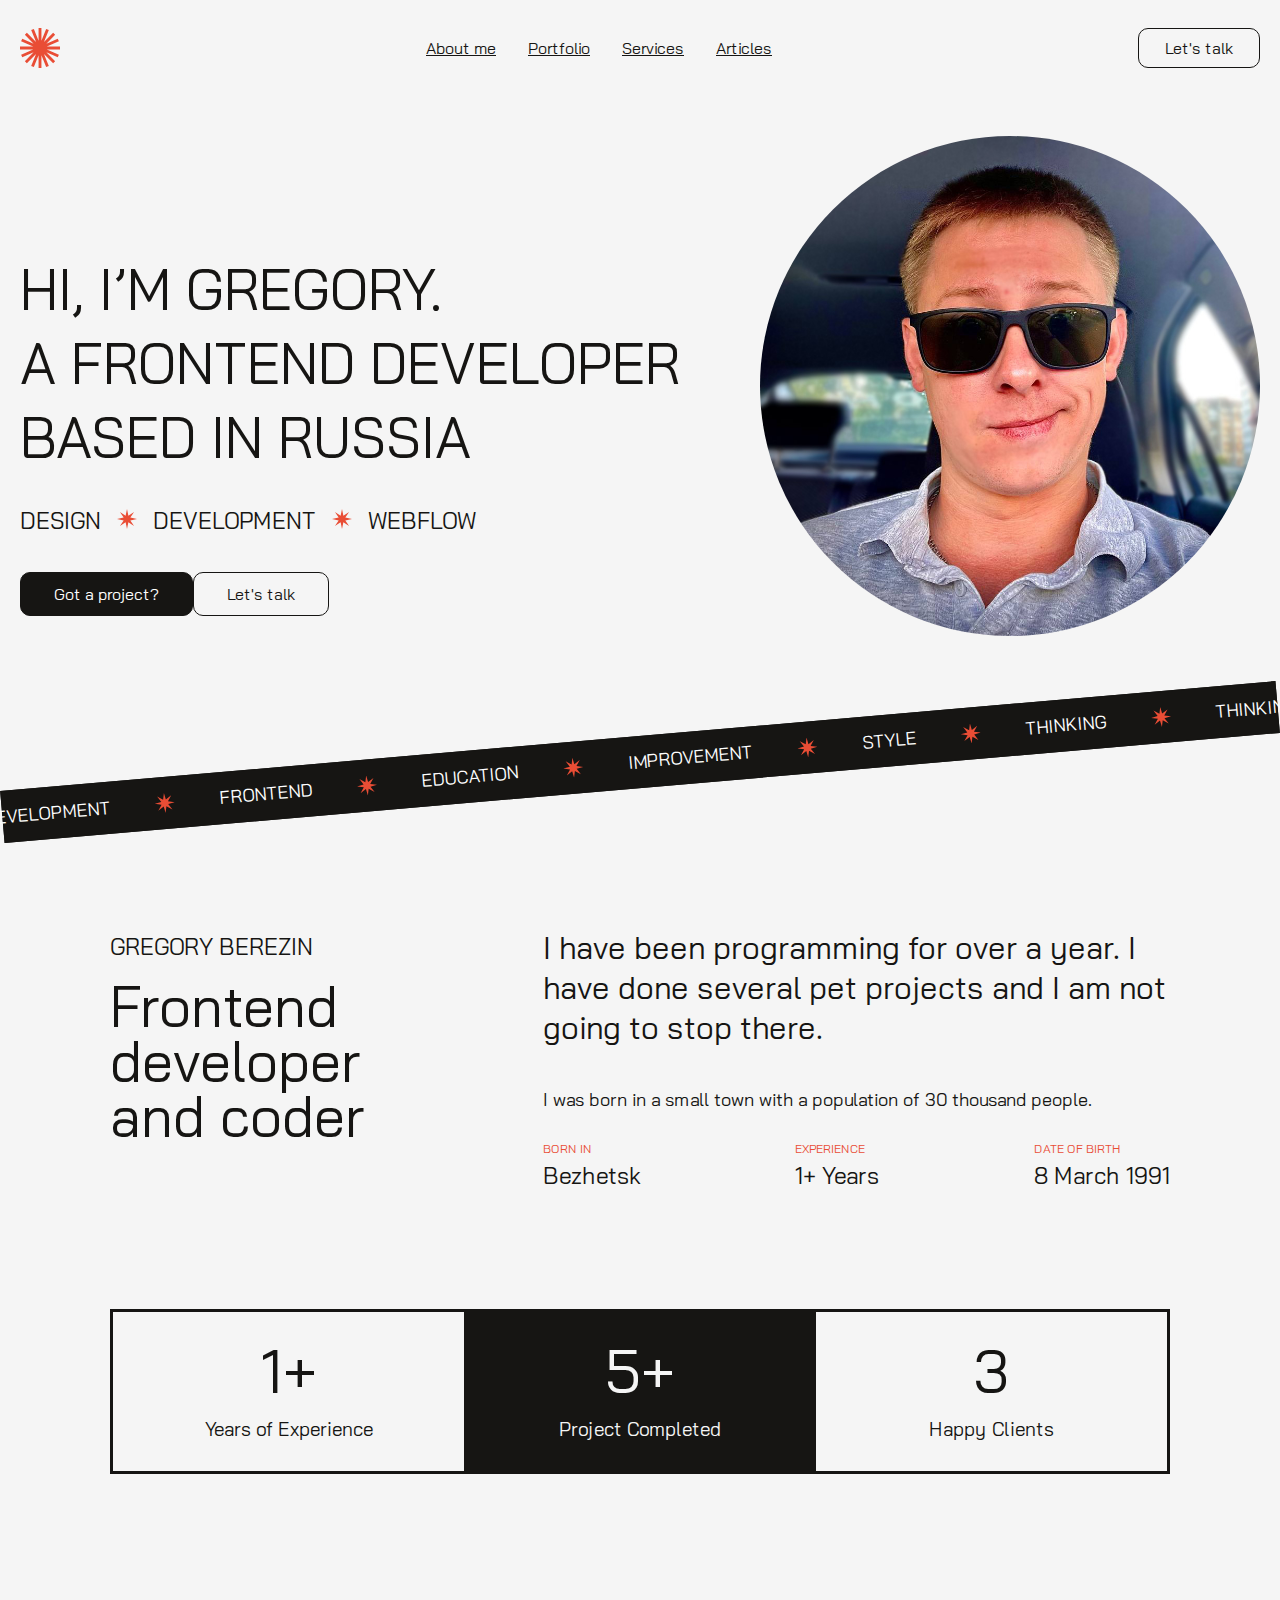
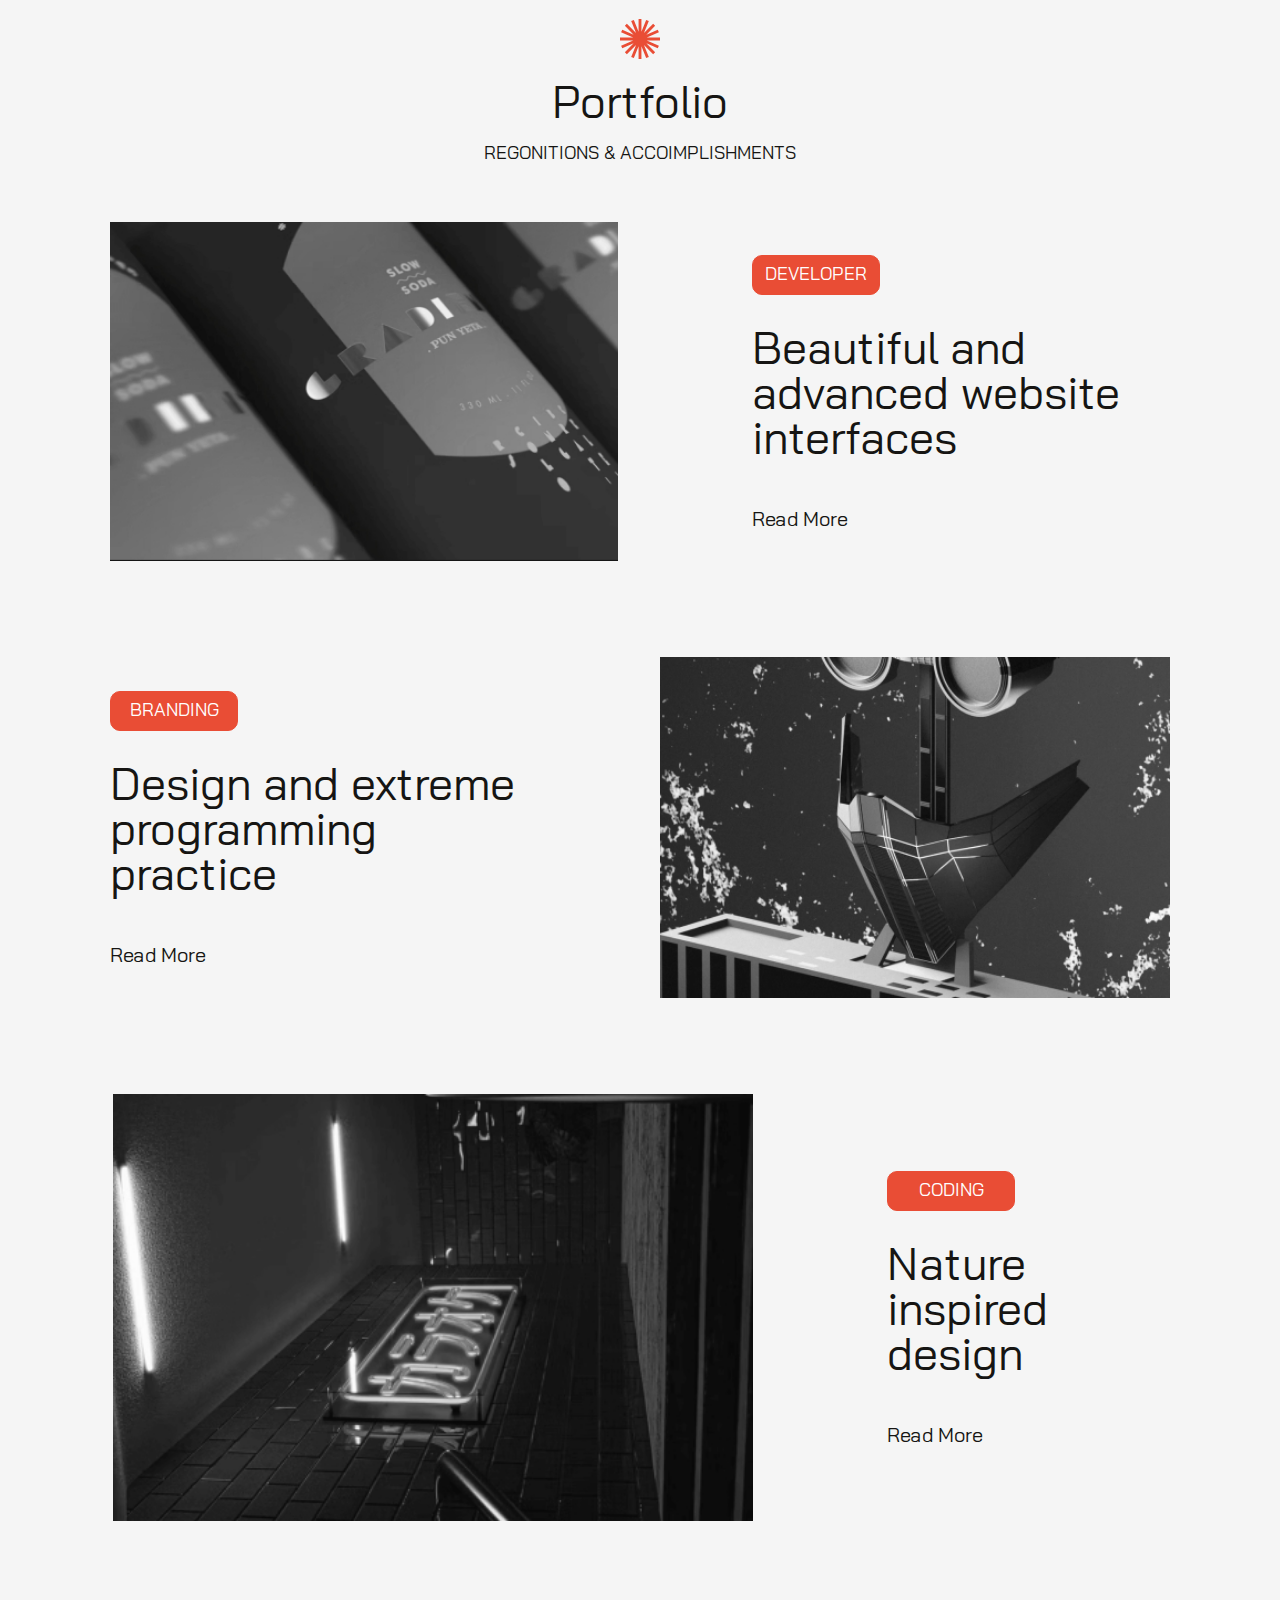
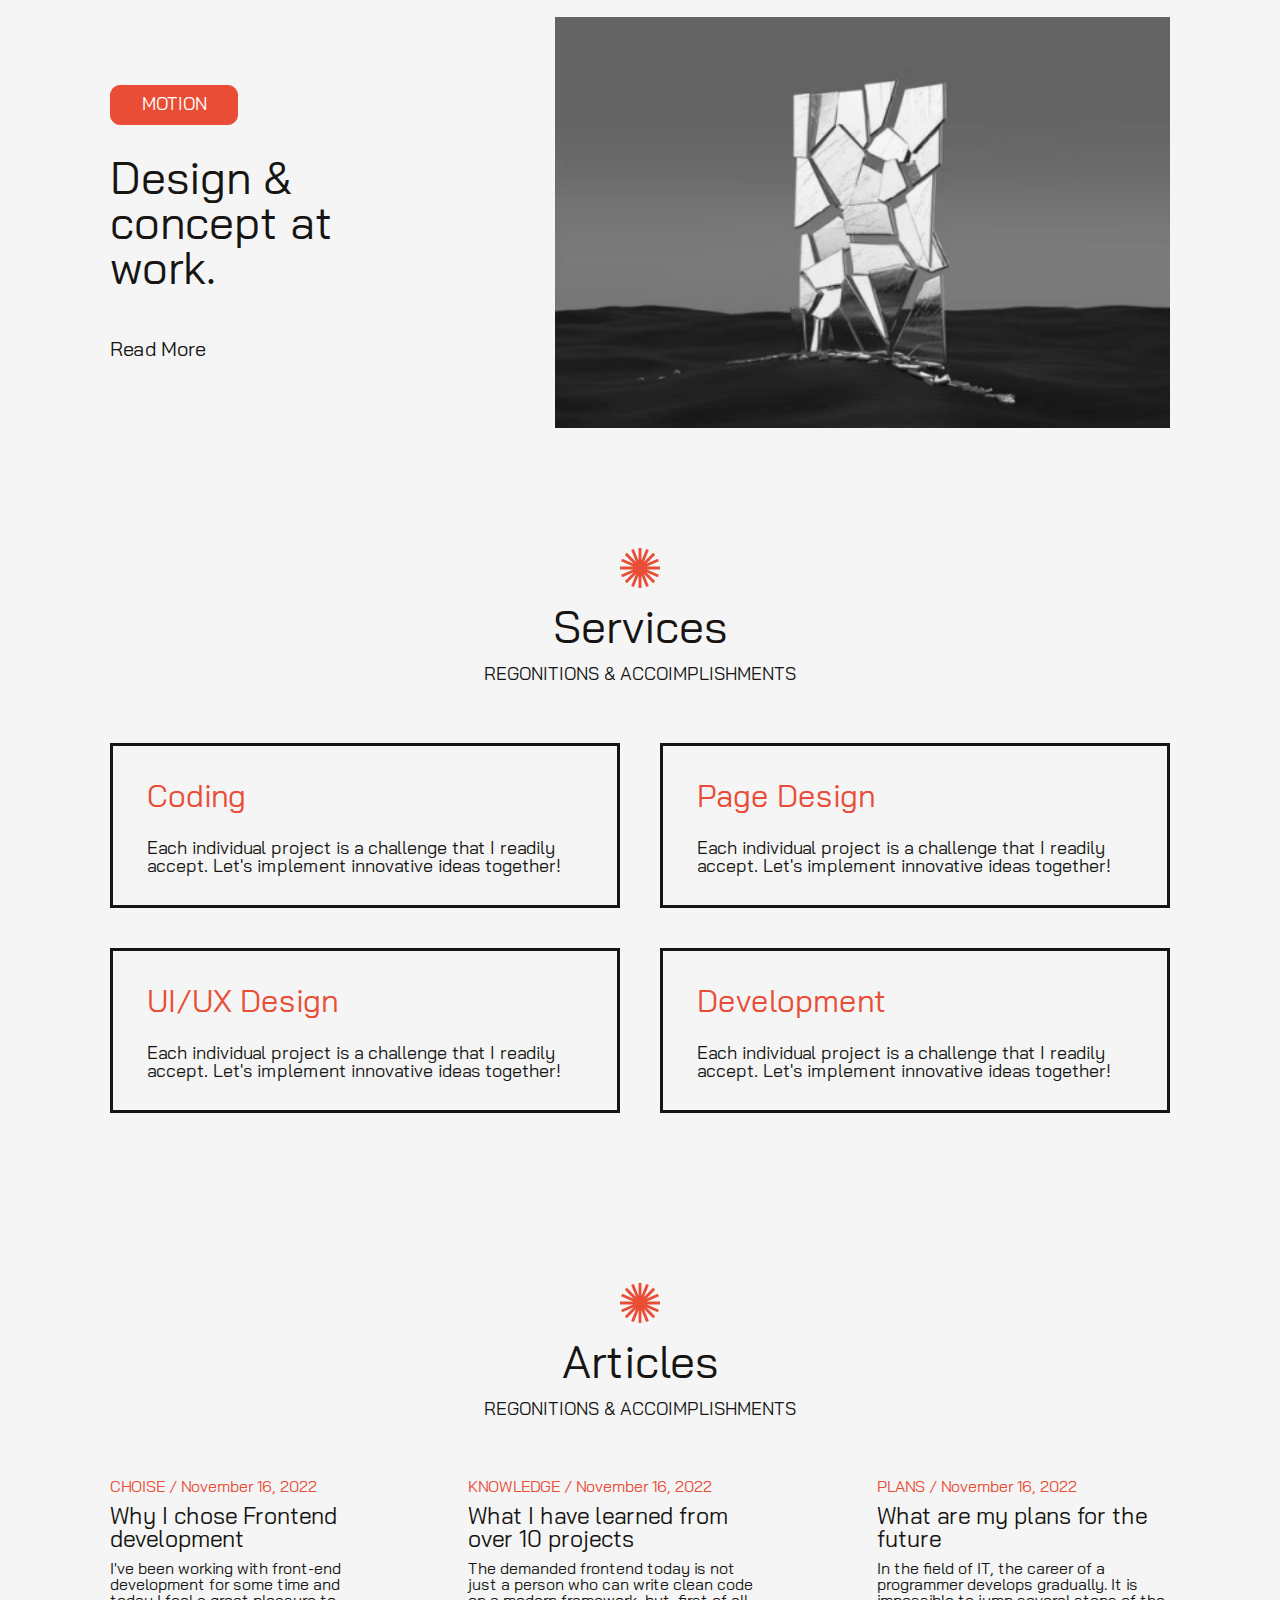
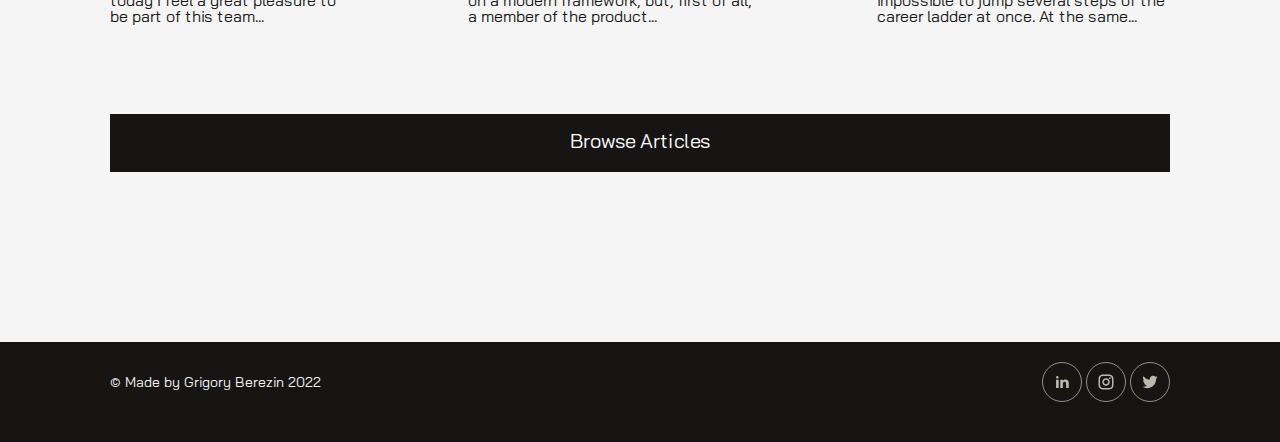
==== index.html @ 6acccb4d "first commit" ====
<!DOCTYPE html>
<html lang="en">
<head>
    <meta charset="UTF-8">
    <meta http-equiv="X-UA-Compatible" content="IE=edge">
    <meta name="viewport" content="width=device-width, initial-scale=1.0">
    <link rel="stylesheet" href="style.css">
    <link href="https://fonts.googleapis.com/css?family=Bai+Jamjuree:regular,700&display=swap" rel="stylesheet" />
    <link type="image/x-icon" href="./img/smile.png" rel="shortcut icon">
    <title>Portfolio</title>
</head>
<body>
    <div class="wrapper">
        <header class="header">
            <div class="header__container">
                <div class="header__logo logo">
                    <a href="" class="logo__img"><img src="/img/icon/star-big.svg" alt=""></a>
                </div>
                <nav class="header__menu menu">
                    <ul class="menu__item">
                        <li class="menu__list">
                            <a href="#about" class="menu__link">About me</a>
                        </li>
                        <li class="menu__list">
                            <a href="#portfolio" class="menu__link">Portfolio</a>
                        </li>
                        <li class="menu__list">
                            <a href="#services" class="menu__link">Services</a>
                        </li>
                        <li class="menu__list">
                            <a href="#articles" class="menu__link">Articles</a>
                        </li>
                    </ul>
                </nav>
                <div class="header__message message">
                    <a href="#popup" class="message__link popup-link">Let's talk</a>
                </div>
            </div>
        </header>
        <main class="page">
            <section  class="page__main main-block">
                <div class="main-block__container">
                    <div class="main-block__body body-main-block">
                        <div class="body-main-block__content content-main-block">
                            <h1 class="content-main-block__title title-main-block">
                                <p>HI, I’M GREGORY.</p>
                                <p>A FRONTEND DEVELOPER</p>
                                <p>BASED IN RUSSIA</p>
                            </h1>
                            <div  class="content-main-block__sub-title">
                                <p>DESIGN</p>
                                <img src="/img/icon/star-small.svg" alt="star-small">
                                <p>DEVELOPMENT</p>
                                <img src="/img/icon/star-small.svg" alt="star-small">
                                <p>WEBFLOW</p>
                            </div>
                            <div  class="content-main-block__button button-main-block">
                                <a href="#!" class="button-main-block__black">Got a project?</a>
                                <a href="#!" class="button-main-block__white">Let's talk</a>
                            </div>
                        </div>
                        <div class="body-main-block__photo photo-main-block">
                            <img src="/img/avatar.jpg" class="photo-main-block__img" alt="Avatar">
                        </div>
                    </div>
                </div>
            </section>
            <section class="page__band band-block">
                <div class="band-block__container">
                    <div class="band-block__body body-band-block">
                        <div class="body-band-block__img">
                            <img src="/img/icon/star-small.svg" alt="star-small">
                        </div>
                        <div class="body-band-block__text">DEVELOPMENT</div>
                        <div class="body-band-block__img">
                            <img src="/img/icon/star-small.svg" alt="star-small">
                        </div>
                        <div class="body-band-block__text">FRONTEND</div>
                        <div class="body-band-block__img">
                            <img src="/img/icon/star-small.svg" alt="star-small">
                        </div>
                        <div class="body-band-block__text">EDUCATION</div>
                        <div class="body-band-block__img">
                            <img src="/img/icon/star-small.svg" alt="star-small">
                        </div>
                        <div class="body-band-block__text">IMPROVEMENT</div>
                        <div class="body-band-block__img">
                            <img src="/img/icon/star-small.svg" alt="star-small">
                        </div>
                        <div class="body-band-block__text">STYLE</div>
                        <div class="body-band-block__img">
                            <img src="/img/icon/star-small.svg" alt="star-small">
                        </div>
                        <div class="body-band-block__text">THINKING</div>
                        <div class="body-band-block__img">
                            <img src="/img/icon/star-small.svg" alt="star-small">
                        </div>
                        <div class="body-band-block__text">THINKING</div>
                        <div class="body-band-block__img">
                            <img src="/img/icon/star-small.svg" alt="star-small">
                        </div>
                    </div>
                </div>
            </section>
            <section id="about" class="page__info info-block">
                <div class="info-block__container">
                    <div class="info-block__body body-info-block">
                        <div class="body-info-block__content content-info-block">
                            <div class="content-info-block__title title-info-block">
                                <div class="title-info-block_name">GREGORY BEREZIN</div>
                                <h2 class="title-info-block__profession">Frontend developer and coder</h2>
                            </div>
                            <div class="content-info-block__sub-title sub-title-info-block">
                                <div class="sub-title-info-block__me">
                                    I have been programming for over a year. I have done several
                                     pet projects and I am not going to stop there.
                                </div>
                                <div class="sub-title-info-block__lern">
                                    I was born in a small town with a population of 30 thousand people.
                                </div>
                                <div class="sub-title-info-block__date date">
                                    <div class="date__born born">
                                        <div class="born__title">BORN IN</div>
                                        <div class="born__text">Bezhetsk</div>
                                    </div>
                                    <div class="date__experince experince">
                                        <div class="experince__title">EXPERIENCE</div>
                                        <div class="experince__text">1+ Years</div>
                                    </div>
                                    <div class="date__birth birth">
                                        <div class="birth__title">DATE OF BIRTH</div>
                                        <div class="birth__text">8 March 1991</div>
                                    </div>
                                </div>
                            </div>
                        </div>
                    </div>
                </div>
            </section>
            <section class="page__table table-block">
                <div class="table-block__container">
                    <div class="table-block__body body-table-block">
                        <div class="body-table-block__content">
                            <div class="body-table-block__column">
                                <div class="body-table-block__title">1+</div>
                                <div class="body-table-block__text">Years of Experience</div>
                            </div>
                            <div class="body-table-block__column-black">
                                <div class="body-table-block__title">5+</div>
                                <div class="body-table-block__text">Project Completed</div>
                            </div>
                            <div class="body-table-block__column">
                                <div class="body-table-block__title">3</div>
                                <div class="body-table-block__text">Happy Clients</div>
                            </div>
                        </div>
                    </div>
                </div>
            </section>
            <section id="portfolio" class="page__portfolio portfolio-block">
                <div class="portfolio-block__container">
                    <div class="portfolio-block__body body-portfolio">
                       <div class="body-portfolio__header header-portfolio">
                            <img src="/img/icon/star-big.svg" class="header-portfolio__img" alt="star-big">
                            <h2 class="header-portfolio__title">Portfolio</h2>
                            <div class="header-portfolio__text">REGONITIONS & ACCOIMPLISHMENTS</div>
                       </div> 
                       <div class="body-portfolio__content content-portfolio">
                            <div class="content-portfolio__cells cells-portfolio">
                                <img src="/img/port/image.jpg" class="cells-portfolio__img" alt="image">
                                <div class="cells-portfolio__cell cell-portfolio">
                                    <div class="cell-portfolio__header">DEVELOPER</div>
                                    <div class="cell-portfolio__title">Beautiful and advanced website interfaces</div>
                                    <a href="#!" class="cell-portfolio__sub-title">Read More</a>
                                </div>
                            </div>
                            <div class="content-portfolio__cells cells-portfolio">
                                <div class="cells-portfolio__cell cell-portfolio">
                                    <div class="cell-portfolio__header">BRANDING</div>
                                    <div class="cell-portfolio__title">Design and extreme programming practice</div>
                                    <a href="#!" class="cell-portfolio__sub-title">Read More</a>
                                </div>
                                <img src="/img/port/image-1.jpg" class="cells-portfolio__img" alt="image">
                            </div>
                            <div class="content-portfolio__cells cells-portfolio">
                                <img src="/img/port/image-2.jpg" class="cells-portfolio__img" alt="image">
                                <div class="cells-portfolio__cell cell-portfolio">
                                    <div class="cell-portfolio__header">CODING</div>
                                    <div class="cell-portfolio__title">Nature inspired design</div>
                                    <a href="#!" class="cell-portfolio__sub-title">Read More</a>
                                </div>
                            </div>
                            <div class="content-portfolio__cells cells-portfolio">
                                <div class="cells-portfolio__cell cell-portfolio">
                                    <div class="cell-portfolio__header">MOTION</div>
                                    <div class="cell-portfolio__title">Design & concept at work.</div>
                                    <a href="#!" class="cell-portfolio__sub-title">Read More</a>
                                </div>
                                <img src="/img/port/image-3.jpg" class="cells-portfolio__img" alt="image">
                            </div>
                       </div>
                    </div>
                </div>
            </section>
            <section id="services" class="page__services services-block">
                <div class="services-block__container">
                    <div class="services-block__body body-services">
                        <div class="body-services__header header-services">
                            <img src="/img/icon/star-big.svg" class="header-services__img" alt="star-big">
                            <div class="header-services__title">Services</div>
                            <div class="header-services__text">REGONITIONS & ACCOIMPLISHMENTS</div>
                        </div>
                        <div class="body-servises__content content-services">
                            <div class="content-services__rows">
                                <div class="content-services__row row-services">
                                    <div class="row-services__title">Coding</div>
                                    <div class="row-services__text">Each individual project is a challenge that I readily accept. 
                                        Let's implement innovative ideas together!
                                    </div>
                                </div>
                                <div class="content-services__row row-services">
                                    <div class="row-services__title">Page Design</div>
                                    <div class="row-services__text">Each individual project is a challenge that I readily accept. 
                                        Let's implement innovative ideas together!
                                    </div>
                                </div>
                            </div>
                            <div class="content-services__rows">
                                <div class="content-services__row row-services">
                                    <div class="row-services__title">UI/UX Design</div>
                                    <div class="row-services__text">Each individual project is a challenge that I readily accept. 
                                        Let's implement innovative ideas together!
                                    </div>
                                </div>
                                <div class="content-services__row row-services">
                                    <div class="row-services__title">Development</div>
                                    <div class="row-services__text">Each individual project is a challenge that I readily accept. 
                                        Let's implement innovative ideas together!
                                    </div>
                                </div>
                            </div>
                        </div>
                    </div>
                </div>
            </section>
            <section id="articles" class="page__articles articles-block">
                <div class="articles-block__container">
                    <div class="articles-block__body body-articles">
                        <div class="body-articles__header header-articles">
                            <img src="/img/icon/star-big.svg" class="header-articles__img" alt="star-big">
                            <div class="header-articles__title">Articles</div>
                            <div class="header-articles__text">REGONITIONS & ACCOIMPLISHMENTS</div>
                        </div>
                        <div class="body-articles__content content-articles">
                            <div class="content-articles__row row-articles">
                                <div class="row-articles__first first-articles">
                                    <div class="first-articles__date">CHOISE  /  November 16, 2022</div>
                                    <div class="first-articles__text">Why I chose Frontend development</div>
                                </div>
                                <a href="#!"  class="row-articles__two">I've been working with front-end development for some 
                                    time and today I feel a great pleasure to be part of this team...
                                </a>
                            </div>
                            <div class="content-articles__row row-articles">
                                <div class="row-articles__first first-articles">
                                    <div class="first-articles__date">KNOWLEDGE  /  November 16, 2022</div>
                                    <div class="first-articles__text">What I have learned from over 10 projects</div>
                                </div>
                                <a href="#!"  class="row-articles__two">The demanded frontend today is not just a person who 
                                    can write clean code on a modern framework, but, first of all, a member of the product...
                                </a>
                            </div>
                            <div class="content-articles__row row-articles">
                                <div class="row-articles__first first-articles">
                                    <div class="first-articles__date">PLANS  /  November 16, 2022</div>
                                    <div class="first-articles__text">What are my plans for the future</div>
                                </div>
                                <a href="#!"  class="row-articles__two">In the field of IT, the career of a programmer develops
                                     gradually. It is impossible to jump several steps of the career ladder at once. At the same...
                                </a>
                            </div>
                        </div>
                        <div class="body-articles__more more-articles">
                            <a href="articles.html" target="_blank" class="more-articles__text">Browse Articles</a>
                        </div>
                    </div>
                </div>
            </section>
        </main>
        <footer class="footer">
            <div class="footer__container">
                <div class="footer__body body-footer">
                    <div class="body-footer__content content-footer">
                        <div class="content-footer__text">© Made by Grigory Berezin  2022</div>
                        <div class="content-footer__network network-footer">
                            <a href="#!"><img src="/img/footer/in.svg" class="network-footer__img" alt="in"></a>
                            <a href="#!"><img src="/img/footer/inst.svg" class="network-footer__img" alt="inst"></a>
                            <a href="#!"><img src="/img/footer/tv.svg" class="network-footer__img" alt="tv"></a>
                        </div>
                    </div>
                </div>
            </div>
        </footer>
    </div>
    <!-- popup -->
    <div id="popup" class="popup">
        <div class="popup__body">
            <div class="popup__content">
                <a href="#" class="popup__close close-popup">X</a>
                
                <div class="popup__title">Contacts for communication</div>
                <div class="popup__text">phone: 8(900)111-11-11</div>
                <div class="popup__email">email: gregory_berezin@outlook.com</div>
            </div>
        </div>
    </div>
    <script src="index.js"></script>
</body>
</html>
---- style.css ----
*,
*::before,
*::after {
	padding: 0;
	margin: 0;
	border: 0;
	box-sizing: border-box;
}
a {
	text-decoration: none;
}
ul,
ol,
li {
	list-style: none;
}
img {
	vertical-align: top;
}
h1,
h2,
h3,
h4,
h5,
h6 {
	font-weight: inherit;
	font-size: inherit;
}
html,
body {
	line-height: 1;
	background: #F5F5F5;
	color: #161513;
	font-family: Bai Jamjuree;
}
body.lock {
    overflow: hidden;
}
/* ---------------------------------------------------------------------------- */
.wrapper {
	min-height: 100%;
	overflow: hidden;
	display: flex;
	flex-direction: column;
}
/*=====================================*/
[class*="__container"]{
	max-width: 1280px;
	margin: 0 auto;
}
@media (max-width: 1199.98px) {
	[class*="__container"]{
		max-width: 970px;
	}
}
@media (max-width: 991.98px) {
	[class*="__container"]{
		max-width: 750px;
	}
}
@media (max-width: 767.98px) {
	[class*="__container"]{
		max-width: none;
		padding: 0px 15px;
	}
}

/*=====================================*/
.header {
padding: 0px 20px;
}
.header__container {
    min-height: 96px;
    display: flex;
    justify-content: space-between;
    align-items: center;
}
.header__logo {

}
.header__menu {
}
.menu {
}
.menu__item {
    display: flex;
    flex-direction: row;
    gap: 32px;
}
.menu__list {
}
.menu__link {
    
    font-weight: 400;
    font-size: 16px;
    color: inherit;
    text-decoration: underline;
}
.menu__link:hover{
    color: #E94D35;
}

.header__message {
    border: #161513;
}
.message {
    
}
.message__link {
    font-weight: 400;
    font-size: 16px;
    color: inherit;
    border: 1px solid;
    padding: 9px 26px;
    border-radius: 10px;
}
.message__link:hover{
    background: #f67d6b;
    border: none;
}

/*=====================================================================================*/
.page__main {
    margin-top: 40px;
    padding: 0px 20px;
}
.main-block {
}
.main-block__container {
}
.main-block__body {
}
.body-main-block {
    display: flex;
    flex-direction: row;
    justify-content: space-between;
    align-items: center;
}
.body-main-block__photo {
}
.photo-main-block {
}
.photo-main-block__img {
    max-width: 500px;
    width: 100%;
    border-radius: 50%;
}

.body-main-block__content {
}
.content-main-block {
    display: flex;
    flex-direction: column;
    /* justify-content: center; */
    gap: 30px;
}
.content-main-block__title {
    padding-top: 100px;
}
.title-main-block {
    font-weight: 400;
    font-size: 56px;
    line-height: 64px;
}
@media (max-width: 767.98px){
    .title-main-block {
        font-weight: 400;
        font-size: 40px;
    }
}
.title-main-block__img {}
.content-main-block__sub-title {
    display: flex;
    align-items: flex-start;
    gap: 16px;
    font-weight: 400;
    font-size: 23px;
}
@media (max-width: 767.98px){
    .content-main-block__sub-title {
     
        gap: 12px;
        font-weight: 400;
        font-size: 21px;
    }
}
.content-main-block__button {
    
}
.button-main-block {
    display: flex;
    
}
.button-main-block__black {
    /* box-sizing: border-box; */
    background: #161513;
    border: 1px solid #161513;
    padding: 13px 33px;
    color: white;
    font-weight: 400;
    font-size: 16px;
    border-radius: 10px;
}
/* .button-main-block__black:hover{
    border: none;
} */
.button-main-block__white {
    box-sizing: border-box;
    border: 1px solid #161513;
    padding: 13px 33px;
    font-weight: 400;
    font-size: 16px;
    color: inherit;
    border-radius: 10px;
}
.button-main-block__white:hover{
    background: #f67d6b;
    border: none;
}
/*=====================================================================================*/
.page__band {
    margin: 100px auto;
   
}
.band-block {
    
}
.band-block__container {
    max-width: 1466.99px;
    width: 100%;
    margin: 0 auto;
}
.band-block__body {
    
}
.body-band-block {
    max-width: 1466.99px;
    width: 100%;
    display: flex;
    align-items: center;
    gap: 45px;
    justify-content: center;
    border: 1px solid #161513;
    padding: 15px 25px;
    background: #161513;
    transform: rotate(-4.93deg);

}
.body-band-block__text {
    font-weight: 400;
    font-size: 18px;
    color: #FFFFFF;
}
.body-band-block__img {
}
/*=============================================================*/
.page__info {
    padding: 0px 20px;
    margin-top: 140px;
    /* margin: 0 auto; */
}
.info-block {}
.info-block__container {}
.info-block__body {}
.body-info-block {}
.body-info-block__content {
   
}
.content-info-block {
    display: flex;
    max-width: 1060px;
    margin: auto;
    gap: 80px;
}
@media (max-width: 793.98px){
    .content-info-block {
        flex-wrap: wrap;
    }
}
.content-info-block__title {
    
}
.title-info-block {
    /* display: flex; */
}
.title-info-block_name {
    padding: 7px 0px 21px 0px;
    font-weight: 400;
    font-size: 23px;
}
.title-info-block__profession {
    font-weight: 400;
    font-size: 56px;
    line-height: 55px;
}
.content-info-block__sub-title {}
.sub-title-info-block {
    padding: 0px 0px 0px 36px;
}
.sub-title-info-block__me {
    font-weight: 400;
    font-size: 31px;
    line-height: 40px;
}
.sub-title-info-block__lern {
    padding: 36px 0px 27px 0px;
    font-weight: 400;
    font-size: 18px;
    line-height: 32px;
}
.sub-title-info-block__date {}
.date {
    display: flex;
    justify-content: space-between;
}
@media (max-width:459.98px){
    .date {
        flex-direction: column;
        gap: 20px;
    }
}
.date__born {}
.born {}
.born__title {
    font-weight: 400;
    font-size: 12px;
    color: #E94D35;
    margin: 0px 0px 9px 0px;
}
.born__text {
    font-weight: 400;
    font-size: 23px;
}
.date__experince {}
.experince__title {
    font-weight: 400;
    font-size: 12px;
    color: #E94D35;
    margin: 0px 0px 9px 0px;
}
.experince__text {
    font-weight: 400;
    font-size: 23px;
}
.date__birth {}
.birth__title {
    font-weight: 400;
    font-size: 12px;
    color: #E94D35;
    margin: 0px 0px 9px 0px;
}
.birth__text {
    font-weight: 400;
    font-size: 23px;
}
/*============================================================*/
.page__table {
    padding: 122px 0px 145px 0px;
}
.table-block {
}
.table-block__container {
}
.table-block__body {
}
.body-table-block {
    
}
.body-table-block__content {
    display: flex;
    flex-direction: row;
    justify-content: center;
    max-width: 1060px;
    margin: auto;
    /* gap: 100px; */
    border: 3px solid #161513;;
}
.body-table-block__column {
    padding: 26px 0px 26px 0px;
    display: flex;
    flex-direction: column;
    align-items: center;
    width: 33.33%;
    gap: 11px;
}
.body-table-block__title {
    font-weight: 400;
    font-size: 61px;
    line-height: 64px;
}
.body-table-block__text {
    font-weight: 400;
    font-size: 19px;
    line-height: 32px;
}
.body-table-block__column-black {
    padding: 26px 0px 26px 0px;
    display: flex;
    flex-direction: column;
    align-items: center;
    background: #161513;
    color: #F5F5F5;
    width: 33.33%;
    gap: 11px;
}
/*=================================================================*/
.page__portfolio {
    margin-bottom: 120px;
    padding: 0px 15px 0px 15px;
}
.portfolio-block {}

.portfolio-block__container {}

.portfolio-block__body {}
.body-portfolio {
    max-width: 1060px;
    margin: auto;
}
.body-portfolio__header {}

.header-portfolio {
    display: flex;
    flex-direction: column;
    justify-content: center;
    align-items: center;
    gap: 20px;
    padding: 0px 0px 60px 0px;
}
.header-portfolio__img {
    width: 40px;
    height: 40px;
}
.header-portfolio__title {
    font-weight: 400;
    font-size: 45px;
}
.header-portfolio__text {
    font-weight: 400;
    font-size: 18px;
}

.body-portfolio__content {}

.content-portfolio {
    display: flex;
    flex-direction: column;
    align-items: center;
    gap: 96px;
}
.content-portfolio__cells {
}

.cells-portfolio {
    display: flex;
    align-items: center;
    gap: 134px;
    overflow: hidden;
}
.cells-portfolio__img {
    width: 100%;
    transition: all 0.8s ease 0s;
}
.cells-portfolio__img:hover{
    transform: scale(1.2);
}
.cells-portfolio__img img{
    /* max-width: 460px;
    width: 100%; */
}
.cells-portfolio__cell {}

.cell-portfolio {

}
.cell-portfolio__header {
    max-width: 128px;
    height: 40px;
    text-align: center;
    padding: 9px 12px 5px 12px;
    font-weight: 400;
    font-size: 18px;
    border: 1px solid #E94D35;
    background: #E94D35;
    color: #FFFFFF;
    margin: 0px 0px 30px 0px;
    border-radius: 10px;
}
.cell-portfolio__title {
    font-weight: 400;
    font-size: 45px;
    margin: 0px 0px 49px 0px;
}
.cell-portfolio__sub-title {
    font-weight: 400;
    font-size: 20px;
    color: #161513;
}
/*===============================================================*/
.page__services {
    margin-bottom: 170px;
    padding: 0px 15px 0px 15px;
}
.services-block {}
.services-block__container {
    max-width: 1060px;  
}
.services-block__body {}
.body-services {}
.body-services__header {}
.header-services {
    display: flex;
    flex-direction: column;
    align-items: center;
    gap: 16px;
    margin: 0px 0px 60px 0px;
}
.header-services__img {
    max-width: 40px;
    height: 40px;
}
.header-services__title {
    font-weight: 400;
    font-size: 45px;
}
.header-services__text {
    font-weight: 400;
    font-size: 18px;
}
.body-servises__content {}
.content-services {
    display: flex;
    flex-direction: column;
    align-items: center;
    gap: 40px;
}
.content-services__rows {
    display: flex;
    flex-direction: row;
    gap: 40px;
}
.content-services__row {}
.row-services {
    max-width: 510px;
    border: 3px solid #161513;
}
.row-services__title {
    padding: 34px 0px 0px 34px;
    font-weight: 400;
    font-size: 31px;
    color: #E94D35;
}
.row-services__text {
    padding: 28px 49px 30px 34px;
    font-weight: 400;
    font-size: 18px;
}
/*================================================================*/
.page__articles {
    margin-bottom: 170px;
    padding: 0px 15px 0px 15px;
}

.articles-block {}
.articles-block__container {
    max-width: 1060px; 
}
.articles-block__body {}

.body-articles {}
.body-articles__header {}

.header-articles {
    display: flex;
    flex-direction: column;
    align-items: center;
    gap: 16px;
    margin: 0px 0px 60px 0px;
}
.header-articles__img {
    max-width: 40px;
    height: 40px;
}
.header-articles__title {
    font-weight: 400;
    font-size: 45px;
}
.header-articles__text {
    font-weight: 400;
    font-size: 18px;
}

.body-articles__content {}

.content-articles {
    display: flex;
    gap: 119px;
}
.content-articles__row {}

.row-articles {}
.row-articles__first {}

.first-articles {}
.first-articles__date {
    font-weight: 400;
    font-size: 16px;
    color: #E94D35;
}
.first-articles__text {
    margin: 10px 0px 10px 0px;
    font-weight: 400;
    font-size: 23px;
}
.row-articles__two {
    font-weight: 400;
    font-size: 16px;
    color: #161513;
}
.row-articles__two:hover{
    color: #E94D35;
}
.body-articles__more {
    margin: 90px 0px 0px 0px;
}
.more-articles {
    height: 58px;
    text-align: center;
    border: 1px solid #161513;
    background: #161513;
}
.more-articles__text {
    display: flex;
    justify-content: center;
    margin-top: 16px;
    font-weight: 400;
    font-size: 20px;
    color: #FFFFFF;
    transition: all 0.8s ease 0ms;
}
.more-articles__text:hover{
    /* font-size: 25px; */
    transform: scale(1.2);
}
/*================================================================*/
.footer{ 
    width: 100%;
    height: 100px;
    background: #161513; 
}
.footer__container {
    width: 1060px;
}
.footer__body {}
.body-footer {}
.body-footer__content {}
.content-footer {
    display: flex;
    justify-content: space-between;
    align-items: center;
    padding: 20px 0px 0px 0px;
}
.content-footer__text {
    font-weight: 400;
    font-size: 14px;
    color: #F5F5F5;
}
.content-footer__network {}
.network-footer {}
.network-footer__img {}
/*=========================================================*/
/*=================================ARTICLES=================================*/
/*=========================================================*/
.article {}
.article__container {
    padding: 40px 0px 100px 0px;
    max-width: 1060px;
    width: 100%;
    margin: auto;
}
.article__body {}
.body-article {}
.body-article__content {}
.content-article {
    display: flex;
    flex-direction: column;
    gap: 110px;
}
.content-article__items {}
.items-article {
    display: flex;
    flex-direction: column;
    align-items: center;
}
.items-article__img {
    max-width: 40px;
    height: 40px;
}
.items-article__title {
    margin: 15px 0px 20px 0px;
    font-weight: 400;
    font-size: 45px;
}
.items-article__text {
    margin: 0px 15px 0px 15px;
    font-weight: 400;
    font-size: 18px;
    border: 3px solid #cfcac5;
    border-radius: 10px;
    background:  #f3f0ed;
    padding: 15px 15px;
    line-height: 24px;
    text-indent: 9px;
}
.text-article {}
.text-article__bold {
    font-size: 22px;
    margin: 5px 0px 10px 0px;
    font-weight: bold;
}
p{
    padding: 0px 0px 10px 0px;
}
/*=========================================================*/
/*=================================POPUP=================================*/
/*=========================================================*/
.popup {
    position: fixed;
    width: 100%;
    height: 100%;
    background-color: rgba(0, 0, 0, 0.8);
    top: 0;
    left: 0;
    opacity: 0;
    visibility: hidden;
    transition: all 0.8s ease 0s;
}
.popup.open {
    opacity: 1;
    visibility: visible;
}
.popup.open .popup__content{
    transform: perspective(600px) translate(0px, 0%) rotateX(0deg);
    opacity: 1;
}
.popup__body {
    min-height: 100%;
    display: flex;
    align-items: center;
    justify-content: center;
    padding: 30px 10px;
    
}
.popup__content {
    background-color: #f3f0ed;
    color: #000;
    max-width: 800px;
    padding: 30px;
    position: relative;
    transition: all 0.7s ease 0s;
    opacity: 0;
    border-radius: 10px;
    transform: perspective(600px) translate(0px, -100%) rotateX(45deg);
}
.popup__close {
    position: absolute;
    right: 10px;
    top: 10px;
    font-size: 15px;
    color: #000;
}
.popup__title {
    font-size: 24px;
    margin: 0px 0px 1em 0px;
}
.popup__text {
    padding: 0px 0px 15px 0px;
    font-size: 20px;
}
.popup__email {
    font-size: 20px;
}
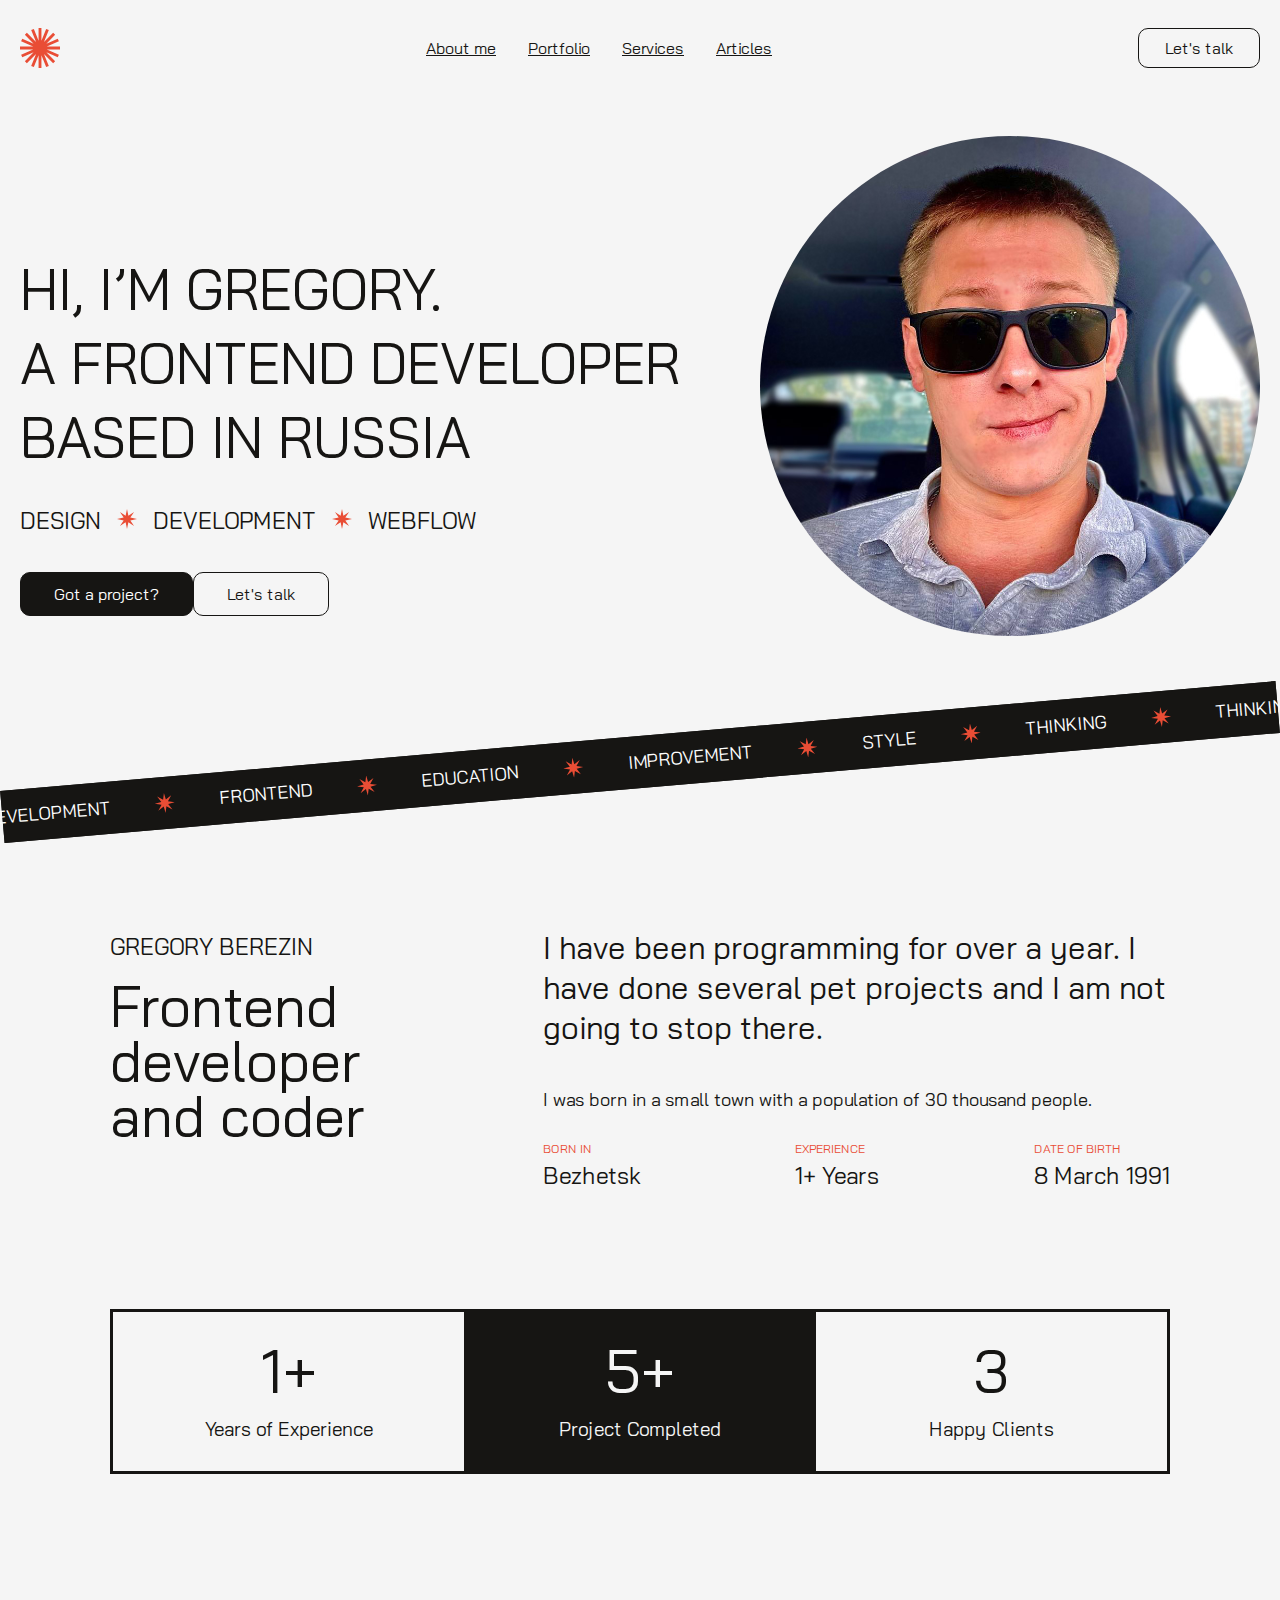
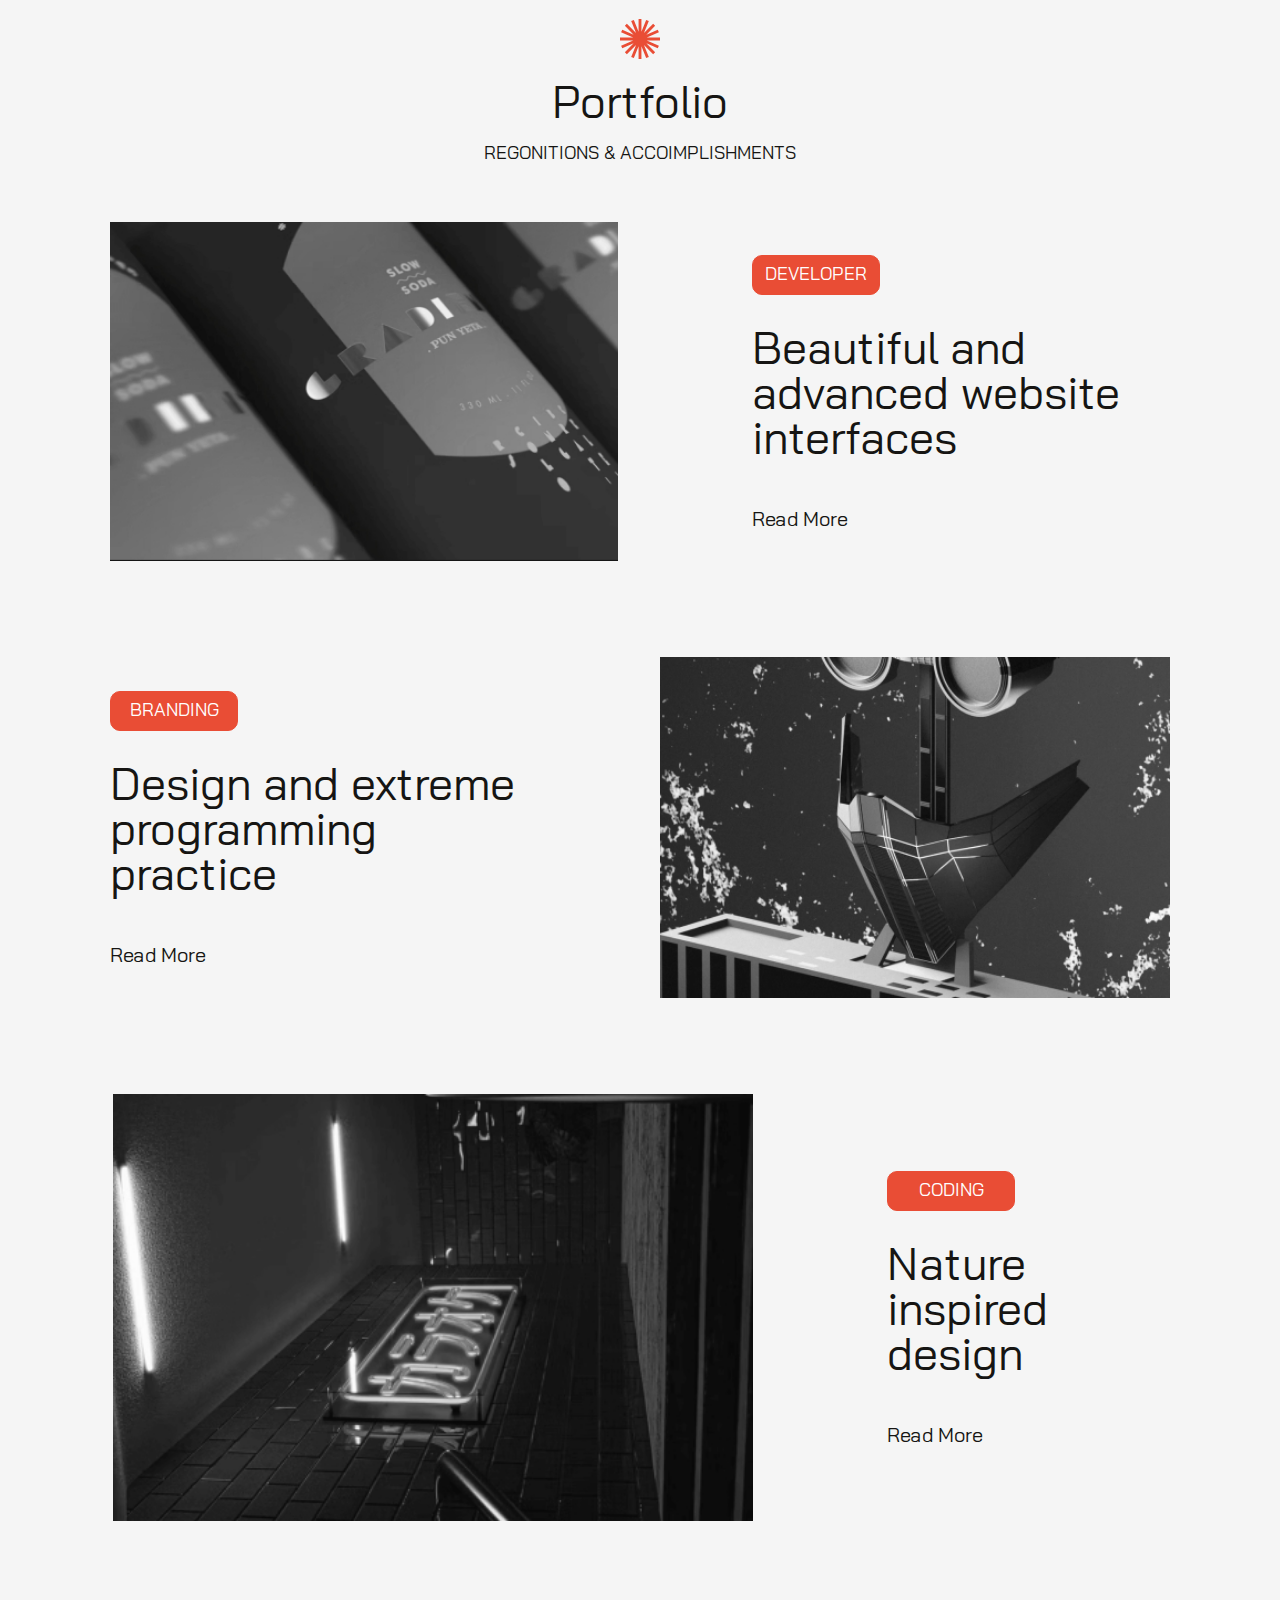
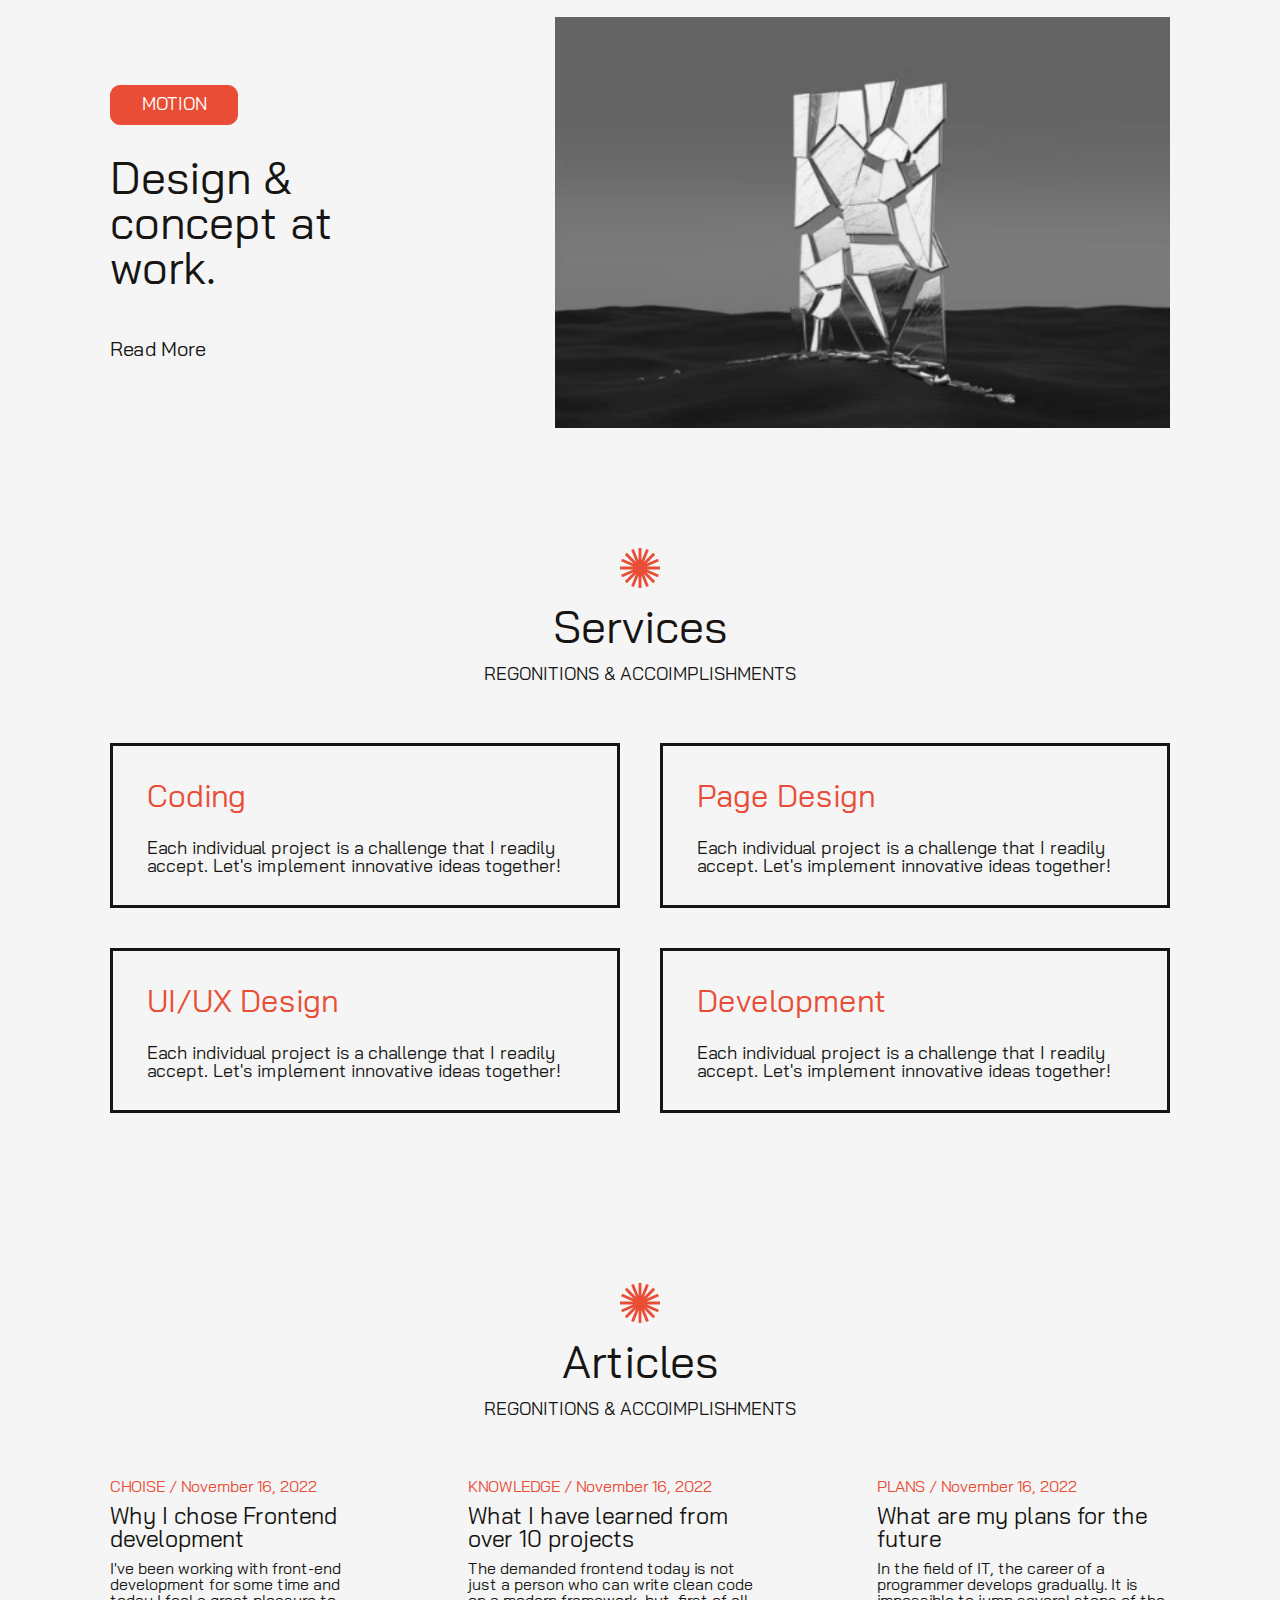
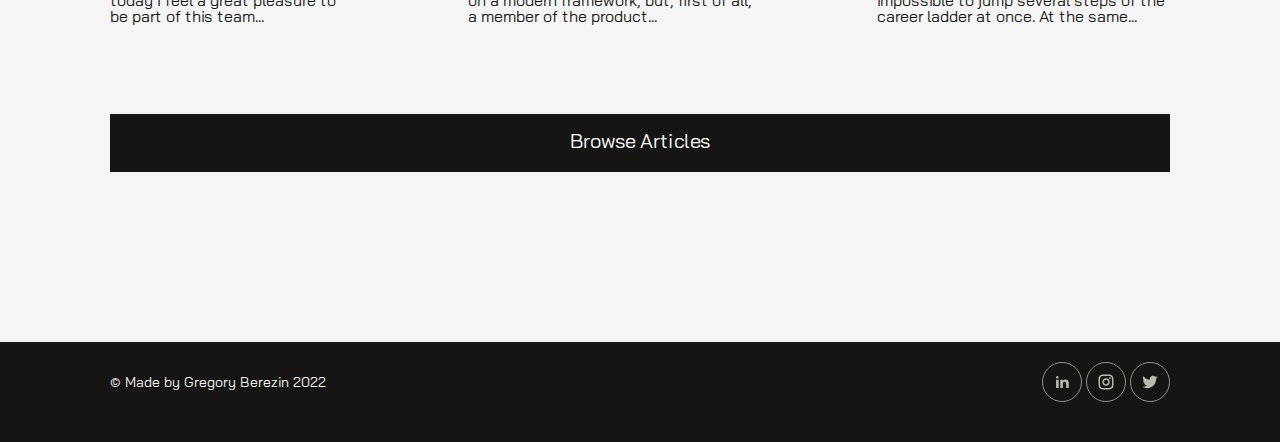
==== commit a531b902: "minor edits" ====
--- a/index.html
+++ b/index.html
@@ -14,7 +14,7 @@
         <header class="header">
             <div class="header__container">
                 <div class="header__logo logo">
-                    <a href="" class="logo__img"><img src="/img/icon/star-big.svg" alt=""></a>
+                    <a href="" class="logo__img"><img src="./img/icon/star-big.svg" alt=""></a>
                 </div>
                 <nav class="header__menu menu">
                     <ul class="menu__item">
@@ -49,18 +49,18 @@
                             </h1>
                             <div  class="content-main-block__sub-title">
                                 <p>DESIGN</p>
-                                <img src="/img/icon/star-small.svg" alt="star-small">
+                                <img src="./img/icon/star-small.svg" alt="star-small">
                                 <p>DEVELOPMENT</p>
-                                <img src="/img/icon/star-small.svg" alt="star-small">
+                                <img src="./img/icon/star-small.svg" alt="star-small">
                                 <p>WEBFLOW</p>
                             </div>
                             <div  class="content-main-block__button button-main-block">
                                 <a href="#!" class="button-main-block__black">Got a project?</a>
-                                <a href="#!" class="button-main-block__white">Let's talk</a>
+                                <a href="#popup" class="button-main-block__white popup-link">Let's talk</a>
                             </div>
                         </div>
                         <div class="body-main-block__photo photo-main-block">
-                            <img src="/img/avatar.jpg" class="photo-main-block__img" alt="Avatar">
+                            <img src="./img/avatar.jpg" class="photo-main-block__img" alt="Avatar">
                         </div>
                     </div>
                 </div>
@@ -69,35 +69,35 @@
                 <div class="band-block__container">
                     <div class="band-block__body body-band-block">
                         <div class="body-band-block__img">
-                            <img src="/img/icon/star-small.svg" alt="star-small">
+                            <img src="./img/icon/star-small.svg" alt="star-small">
                         </div>
                         <div class="body-band-block__text">DEVELOPMENT</div>
                         <div class="body-band-block__img">
-                            <img src="/img/icon/star-small.svg" alt="star-small">
+                            <img src="./img/icon/star-small.svg" alt="star-small">
                         </div>
                         <div class="body-band-block__text">FRONTEND</div>
                         <div class="body-band-block__img">
-                            <img src="/img/icon/star-small.svg" alt="star-small">
+                            <img src="./img/icon/star-small.svg" alt="star-small">
                         </div>
                         <div class="body-band-block__text">EDUCATION</div>
                         <div class="body-band-block__img">
-                            <img src="/img/icon/star-small.svg" alt="star-small">
+                            <img src="./img/icon/star-small.svg" alt="star-small">
                         </div>
                         <div class="body-band-block__text">IMPROVEMENT</div>
                         <div class="body-band-block__img">
-                            <img src="/img/icon/star-small.svg" alt="star-small">
+                            <img src="./img/icon/star-small.svg" alt="star-small">
                         </div>
                         <div class="body-band-block__text">STYLE</div>
                         <div class="body-band-block__img">
-                            <img src="/img/icon/star-small.svg" alt="star-small">
+                            <img src="./img/icon/star-small.svg" alt="star-small">
                         </div>
                         <div class="body-band-block__text">THINKING</div>
                         <div class="body-band-block__img">
-                            <img src="/img/icon/star-small.svg" alt="star-small">
+                            <img src="./img/icon/star-small.svg" alt="star-small">
                         </div>
                         <div class="body-band-block__text">THINKING</div>
                         <div class="body-band-block__img">
-                            <img src="/img/icon/star-small.svg" alt="star-small">
+                            <img src="./img/icon/star-small.svg" alt="star-small">
                         </div>
                     </div>
                 </div>
@@ -161,13 +161,13 @@
                 <div class="portfolio-block__container">
                     <div class="portfolio-block__body body-portfolio">
                        <div class="body-portfolio__header header-portfolio">
-                            <img src="/img/icon/star-big.svg" class="header-portfolio__img" alt="star-big">
+                            <img src="./img/icon/star-big.svg" class="header-portfolio__img" alt="star-big">
                             <h2 class="header-portfolio__title">Portfolio</h2>
                             <div class="header-portfolio__text">REGONITIONS & ACCOIMPLISHMENTS</div>
                        </div> 
                        <div class="body-portfolio__content content-portfolio">
                             <div class="content-portfolio__cells cells-portfolio">
-                                <img src="/img/port/image.jpg" class="cells-portfolio__img" alt="image">
+                                <img src="./img/port/image.jpg" class="cells-portfolio__img" alt="image">
                                 <div class="cells-portfolio__cell cell-portfolio">
                                     <div class="cell-portfolio__header">DEVELOPER</div>
                                     <div class="cell-portfolio__title">Beautiful and advanced website interfaces</div>
@@ -180,10 +180,10 @@
                                     <div class="cell-portfolio__title">Design and extreme programming practice</div>
                                     <a href="#!" class="cell-portfolio__sub-title">Read More</a>
                                 </div>
-                                <img src="/img/port/image-1.jpg" class="cells-portfolio__img" alt="image">
+                                <img src="./img/port/image-1.jpg" class="cells-portfolio__img" alt="image">
                             </div>
                             <div class="content-portfolio__cells cells-portfolio">
-                                <img src="/img/port/image-2.jpg" class="cells-portfolio__img" alt="image">
+                                <img src="./img/port/image-2.jpg" class="cells-portfolio__img" alt="image">
                                 <div class="cells-portfolio__cell cell-portfolio">
                                     <div class="cell-portfolio__header">CODING</div>
                                     <div class="cell-portfolio__title">Nature inspired design</div>
@@ -196,7 +196,7 @@
                                     <div class="cell-portfolio__title">Design & concept at work.</div>
                                     <a href="#!" class="cell-portfolio__sub-title">Read More</a>
                                 </div>
-                                <img src="/img/port/image-3.jpg" class="cells-portfolio__img" alt="image">
+                                <img src="./img/port/image-3.jpg" class="cells-portfolio__img" alt="image">
                             </div>
                        </div>
                     </div>
@@ -206,7 +206,7 @@
                 <div class="services-block__container">
                     <div class="services-block__body body-services">
                         <div class="body-services__header header-services">
-                            <img src="/img/icon/star-big.svg" class="header-services__img" alt="star-big">
+                            <img src="./img/icon/star-big.svg" class="header-services__img" alt="star-big">
                             <div class="header-services__title">Services</div>
                             <div class="header-services__text">REGONITIONS & ACCOIMPLISHMENTS</div>
                         </div>
@@ -247,7 +247,7 @@
                 <div class="articles-block__container">
                     <div class="articles-block__body body-articles">
                         <div class="body-articles__header header-articles">
-                            <img src="/img/icon/star-big.svg" class="header-articles__img" alt="star-big">
+                            <img src="./img/icon/star-big.svg" class="header-articles__img" alt="star-big">
                             <div class="header-articles__title">Articles</div>
                             <div class="header-articles__text">REGONITIONS & ACCOIMPLISHMENTS</div>
                         </div>
@@ -291,11 +291,11 @@
             <div class="footer__container">
                 <div class="footer__body body-footer">
                     <div class="body-footer__content content-footer">
-                        <div class="content-footer__text">© Made by Grigory Berezin  2022</div>
+                        <div class="content-footer__text">© Made by Gregory Berezin  2022</div>
                         <div class="content-footer__network network-footer">
-                            <a href="#!"><img src="/img/footer/in.svg" class="network-footer__img" alt="in"></a>
-                            <a href="#!"><img src="/img/footer/inst.svg" class="network-footer__img" alt="inst"></a>
-                            <a href="#!"><img src="/img/footer/tv.svg" class="network-footer__img" alt="tv"></a>
+                            <a href="www.linkedin.com/in/gregory-berezin-58444a23a"><img src="./img/footer/in.svg" class="network-footer__img" alt="in"></a>
+                            <a href="https://instagram.com/grigoriy__vladimirovich"><img src="./img/footer/inst.svg" class="network-footer__img" alt="inst"></a>
+                            <a href="#!"><img src="./img/footer/tv.svg" class="network-footer__img" alt="tv"></a>
                         </div>
                     </div>
                 </div>
@@ -309,7 +309,7 @@
                 <a href="#" class="popup__close close-popup">X</a>
                 
                 <div class="popup__title">Contacts for communication</div>
-                <div class="popup__text">phone: 8(900)111-11-11</div>
+                <div class="popup__text">phone: 8(900)117-63-11</div>
                 <div class="popup__email">email: gregory_berezin@outlook.com</div>
             </div>
         </div>
